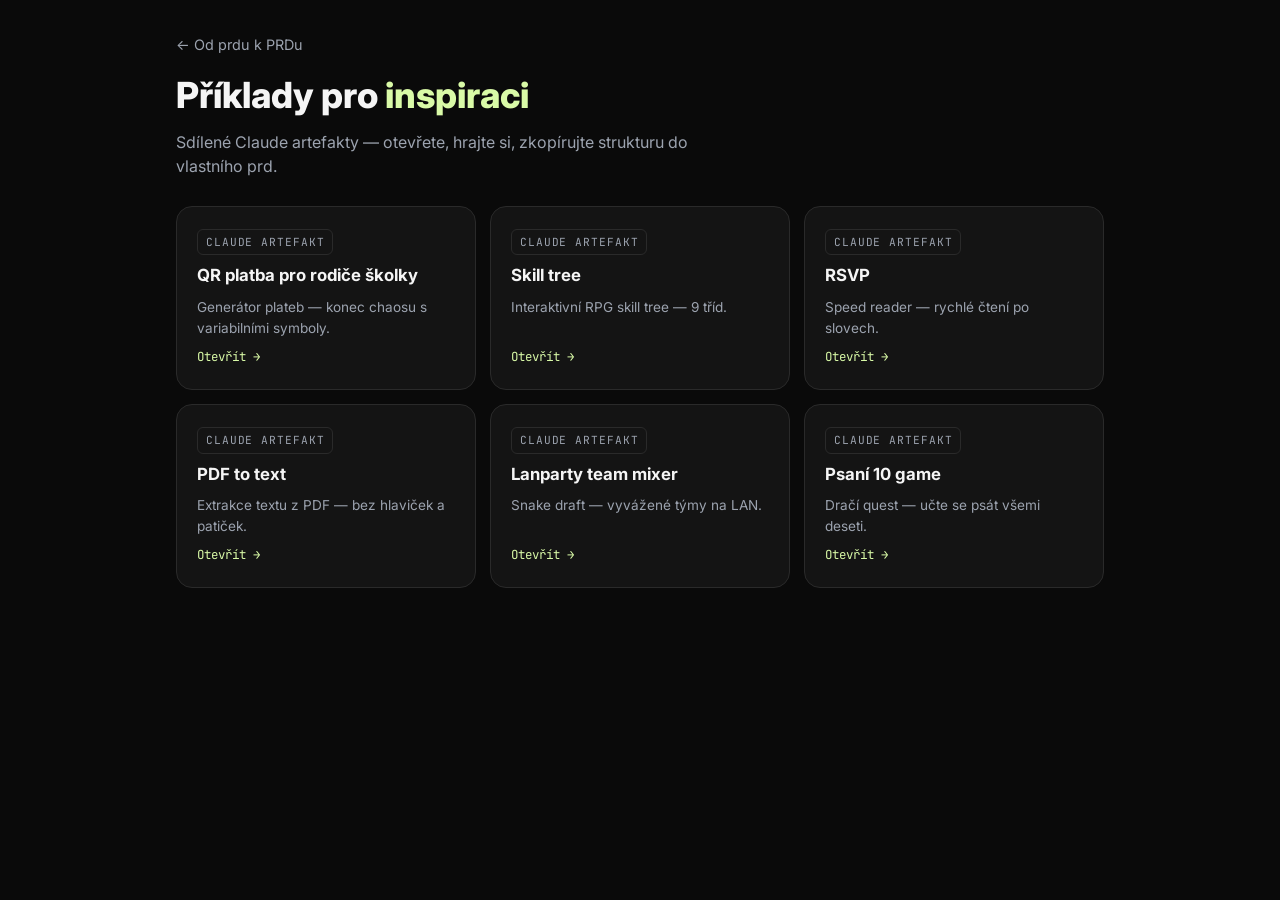
==== inspirace/index.html @ e66c0316 "Inspirace stránka, 4. box, odkazy artefaktů, slide 8 slop+pointa" ====
<!DOCTYPE html>
<html lang="cs">
<head>
  <meta charset="UTF-8">
  <meta name="viewport" content="width=device-width, initial-scale=1.0">
  <title>Příklady pro inspiraci | Od prdu k PRDu</title>
  <link rel="preconnect" href="https://fonts.googleapis.com">
  <link rel="preconnect" href="https://fonts.gstatic.com" crossorigin>
  <link href="https://fonts.googleapis.com/css2?family=Inter:wght@400;500;600;700;800&family=JetBrains+Mono:wght@400;600&display=swap" rel="stylesheet">
  <style>
    :root {
      --bg: #0a0a0a; --card: #141414; --text: #f5f5f5; --muted: #9ca3af;
      --lime: #d9faa7; --border: #2a2a2a;
      --sans: "Inter", sans-serif; --mono: "JetBrains Mono", monospace;
    }
    * { box-sizing: border-box; margin: 0; padding: 0; }
    body { font-family: var(--sans); background: var(--bg); color: var(--text); line-height: 1.5; min-height: 100vh; }
    a { color: inherit; text-decoration: none; }
    .wrap { max-width: 960px; margin: 0 auto; padding: 32px 16px 64px; }
    .back { font-size: .9rem; color: var(--muted); display: inline-block; margin-bottom: 12px; }
    .back:hover { color: var(--lime); }
    h1 { font-size: clamp(1.75rem, 5vw, 2.25rem); font-weight: 800; margin-bottom: 8px; }
    h1 em { font-style: normal; color: var(--lime); }
    .sub { color: var(--muted); margin-bottom: 28px; max-width: 560px; }
    .grid {
      display: grid;
      grid-template-columns: 1fr;
      gap: 14px;
    }
    @media (min-width: 540px) { .grid { grid-template-columns: repeat(2, 1fr); } }
    @media (min-width: 900px) { .grid { grid-template-columns: repeat(3, 1fr); } }
    .item {
      background: var(--card);
      border: 1px solid var(--border);
      border-radius: 16px;
      padding: 22px 20px;
      display: flex;
      flex-direction: column;
      gap: 10px;
      min-height: 120px;
      transition: border-color .2s, transform .15s;
    }
    .item:hover { border-color: rgba(217, 250, 167, .4); transform: translateY(-2px); }
    .item h2 { font-size: 1.05rem; font-weight: 700; line-height: 1.3; }
    .item p { font-size: .85rem; color: var(--muted); flex: 1; }
    .item-action {
      font-family: var(--mono);
      font-size: .78rem;
      color: var(--lime);
    }
    .badge {
      display: inline-block;
      font-family: var(--mono);
      font-size: .7rem;
      letter-spacing: .08em;
      text-transform: uppercase;
      color: var(--muted);
      border: 1px solid var(--border);
      padding: 4px 8px;
      border-radius: 6px;
      align-self: flex-start;
    }
  </style>
</head>
<body>
  <div class="wrap">
    <a class="back" href="../">← Od prdu k PRDu</a>
    <h1>Příklady pro <em>inspiraci</em></h1>
    <p class="sub">Sdílené Claude artefakty — otevřete, hrajte si, zkopírujte strukturu do vlastního prd.</p>

    <div class="grid">
      <a class="item" href="https://claude.ai/public/artifacts/951199b2-2cb4-4432-9626-167b5171d477" target="_blank" rel="noopener">
        <span class="badge">Claude artefakt</span>
        <h2>QR platba pro rodiče školky</h2>
        <p>Generátor plateb — konec chaosu s variabilními symboly.</p>
        <span class="item-action">Otevřít →</span>
      </a>
      <a class="item" href="https://claude.ai/public/artifacts/b6ce99aa-1611-493b-a81d-bebe302bc45d" target="_blank" rel="noopener">
        <span class="badge">Claude artefakt</span>
        <h2>Skill tree</h2>
        <p>Interaktivní RPG skill tree — 9 tříd.</p>
        <span class="item-action">Otevřít →</span>
      </a>
      <a class="item" href="https://claude.ai/public/artifacts/08b33f08-e135-4a54-a3fc-290538fa4e38" target="_blank" rel="noopener">
        <span class="badge">Claude artefakt</span>
        <h2>RSVP</h2>
        <p>Speed reader — rychlé čtení po slovech.</p>
        <span class="item-action">Otevřít →</span>
      </a>
      <a class="item" href="https://claude.ai/public/artifacts/847fdedd-7f23-4c56-b287-f36464cbf4af" target="_blank" rel="noopener">
        <span class="badge">Claude artefakt</span>
        <h2>PDF to text</h2>
        <p>Extrakce textu z PDF — bez hlaviček a patiček.</p>
        <span class="item-action">Otevřít →</span>
      </a>
      <a class="item" href="https://claude.ai/public/artifacts/49568082-7e72-411d-a8f5-bebf8add5628" target="_blank" rel="noopener">
        <span class="badge">Claude artefakt</span>
        <h2>Lanparty team mixer</h2>
        <p>Snake draft — vyvážené týmy na LAN.</p>
        <span class="item-action">Otevřít →</span>
      </a>
      <a class="item" href="https://claude.ai/public/artifacts/827b3c5f-dd13-4e9a-975a-3f8abd304c13" target="_blank" rel="noopener">
        <span class="badge">Claude artefakt</span>
        <h2>Psaní 10 game</h2>
        <p>Dračí quest — učte se psát všemi deseti.</p>
        <span class="item-action">Otevřít →</span>
      </a>
    </div>
  </div>
</body>
</html>
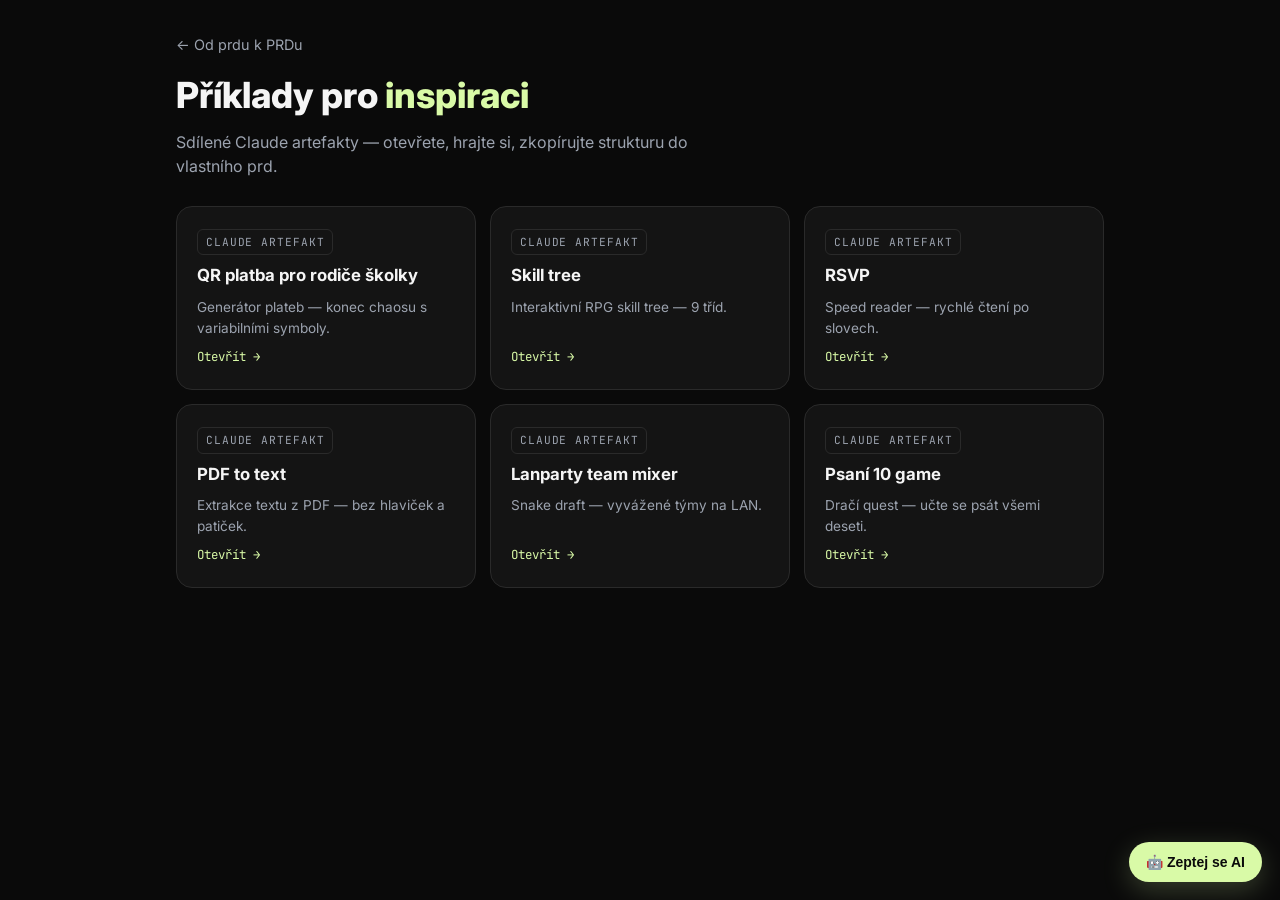
==== commit 564aaf6b: "Přidat tlačítko Zeptej se AI s promptem v URL na všechny stránky." ====
--- a/inspirace/index.html
+++ b/inspirace/index.html
@@ -107,5 +107,7 @@
       </a>
     </div>
   </div>
+  <link rel="stylesheet" href="../assets/ask-ai.css">
+  <script src="../assets/ask-ai.js" defer></script>
 </body>
 </html>
--- a/assets/ask-ai.css
+++ b/assets/ask-ai.css
@@ -0,0 +1,121 @@
+/* Plovoucí „Zeptej se AI“ — sdílené pro odprdukprdu web + prezentaci */
+.ai-palette-container {
+  position: fixed;
+  right: 18px;
+  bottom: 18px;
+  z-index: 1600;
+  font-family: "Inter", system-ui, sans-serif;
+}
+
+/* Prezentace má dole pravý nav — FAB posunout výš */
+body.page-prezentace .ai-palette-container {
+  bottom: 58px;
+}
+
+.ai-palette-btn {
+  background: #d9faa7;
+  color: #0a0a0a;
+  border: 1px solid rgba(217, 250, 167, 0.5);
+  border-radius: 999px;
+  padding: 11px 16px;
+  font-weight: 700;
+  font-size: 14px;
+  cursor: pointer;
+  box-shadow: 0 8px 28px rgba(217, 250, 167, 0.22);
+  transition: transform 0.15s ease, box-shadow 0.15s ease;
+}
+
+.ai-palette-btn:hover {
+  transform: translateY(-1px);
+  box-shadow: 0 10px 32px rgba(217, 250, 167, 0.32);
+}
+
+.ai-palette-menu {
+  position: absolute;
+  right: 0;
+  bottom: calc(100% + 10px);
+  width: min(300px, calc(100vw - 36px));
+  display: none;
+  border: 1px solid #2a2a2a;
+  border-radius: 14px;
+  background: #141414;
+  padding: 8px;
+  box-shadow: 0 16px 48px rgba(0, 0, 0, 0.55);
+}
+
+.ai-palette-container.open .ai-palette-menu {
+  display: block;
+}
+
+.ai-menu-header {
+  color: #9ca3af;
+  font-size: 11px;
+  text-transform: uppercase;
+  letter-spacing: 0.06em;
+  padding: 6px 10px 8px;
+}
+
+.ai-menu-item {
+  display: block;
+  width: 100%;
+  border: 1px solid transparent;
+  background: transparent;
+  color: #f5f5f5;
+  text-align: left;
+  padding: 10px 12px;
+  border-radius: 10px;
+  cursor: pointer;
+  font-size: 14px;
+  font-weight: 600;
+  text-decoration: none;
+  font-family: inherit;
+}
+
+.ai-menu-item:hover,
+.ai-menu-item:focus-visible {
+  border-color: #2a2a2a;
+  background: #1c1c1c;
+  outline: none;
+}
+
+.ai-menu-divider {
+  height: 1px;
+  background: #2a2a2a;
+  margin: 6px 4px;
+}
+
+.ai-menu-hint {
+  color: #9ca3af;
+  font-size: 12px;
+  line-height: 1.45;
+  padding: 4px 10px 8px;
+}
+
+.ai-toast {
+  position: fixed;
+  left: 50%;
+  bottom: 90px;
+  transform: translateX(-50%) translateY(12px);
+  background: #141414;
+  color: #f5f5f5;
+  border: 1px solid #2a2a2a;
+  border-radius: 10px;
+  padding: 10px 16px;
+  font-size: 13px;
+  opacity: 0;
+  pointer-events: none;
+  transition: opacity 0.2s, transform 0.2s;
+  z-index: 1700;
+}
+
+.ai-toast.show {
+  opacity: 1;
+  transform: translateX(-50%) translateY(0);
+}
+
+@media print {
+  .ai-palette-container,
+  .ai-toast {
+    display: none !important;
+  }
+}
